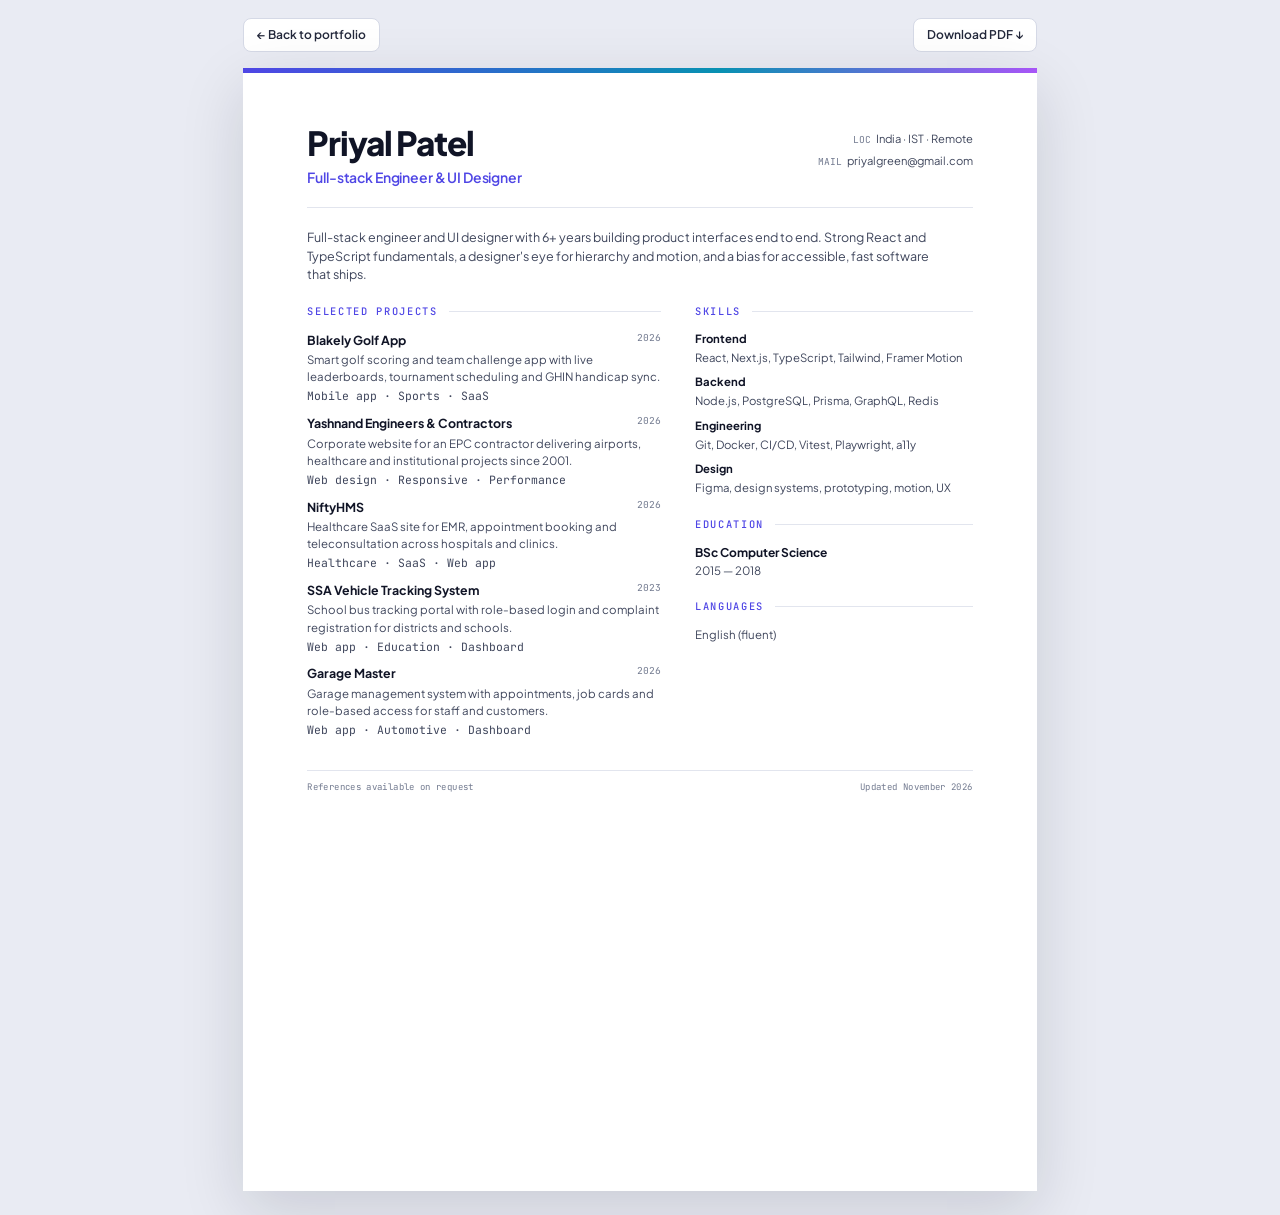
==== resume.html @ 3e7e8407 "Add files via upload" ====
<!DOCTYPE html>
<html lang="en">
<head>
  <meta charset="UTF-8" />
  <meta name="viewport" content="width=device-width, initial-scale=1.0" />
  <title>Priyal Patel — Résumé</title>
  <link rel="preconnect" href="https://fonts.googleapis.com" />
  <link rel="preconnect" href="https://fonts.gstatic.com" crossorigin />
  <link href="https://fonts.googleapis.com/css2?family=Plus+Jakarta+Sans:wght@400;500;600;700;800&family=JetBrains+Mono:wght@400;500&display=swap" rel="stylesheet" />
  <style>
    :root {
      --ink: #101426;
      --ink-soft: #3f465c;
      --muted: #737b90;
      --line: #e2e5ee;
      --accent: #4f46e5;
      --accent-soft: #eef0ff;
      --font: "Plus Jakarta Sans", Arial, sans-serif;
      --mono: "JetBrains Mono", Consolas, monospace;
    }

    * { box-sizing: border-box; margin: 0; padding: 0; }

    body {
      font-family: var(--font);
      color: var(--ink);
      background: #e9ebf3;
      line-height: 1.5;
      -webkit-print-color-adjust: exact;
      print-color-adjust: exact;
    }

    a { color: inherit; text-decoration: none; }

    .page {
      width: 210mm;
      min-height: 297mm;
      margin: 24px auto;
      padding: 15mm 17mm 13mm;
      background: #fff;
      box-shadow: 0 20px 60px rgba(16, 20, 38, 0.14);
      position: relative;
      font-size: 9.4pt;
    }

    .page::before {
      content: "";
      position: absolute;
      inset: 0 0 auto;
      height: 5px;
      background: linear-gradient(90deg, #4f46e5, #0891b2 60%, #a855f7);
    }

    /* Header */
    .top {
      display: flex;
      align-items: flex-start;
      justify-content: space-between;
      gap: 18mm;
      padding-bottom: 5mm;
      border-bottom: 1px solid var(--line);
    }

    h1 {
      font-size: 25pt;
      font-weight: 800;
      letter-spacing: -0.035em;
      line-height: 1.05;
    }

    .role {
      margin-top: 2mm;
      font-size: 10.5pt;
      font-weight: 600;
      color: var(--accent);
      letter-spacing: -0.01em;
    }

    .contact {
      list-style: none;
      text-align: right;
      display: grid;
      gap: 1.1mm;
      padding-top: 1.5mm;
      font-size: 8.4pt;
      color: var(--ink-soft);
      white-space: nowrap;
    }

    .contact li span {
      color: var(--muted);
      font-family: var(--mono);
      font-size: 7.2pt;
      margin-right: 1.2mm;
    }

    /* Sections */
    section { margin-top: 5.2mm; }

    h2 {
      display: flex;
      align-items: center;
      gap: 3mm;
      margin-bottom: 3mm;
      font-family: var(--mono);
      font-size: 7.8pt;
      font-weight: 500;
      letter-spacing: 0.16em;
      text-transform: uppercase;
      color: var(--accent);
    }

    h2::after {
      content: "";
      flex: 1;
      height: 1px;
      background: var(--line);
    }

    .summary {
      color: var(--ink-soft);
      max-width: 165mm;
    }

    /* Experience */
    .job {
      display: grid;
      grid-template-columns: 31mm 1fr;
      gap: 5mm;
      padding-block: 2.4mm;
    }

    .job + .job { border-top: 1px dashed var(--line); }

    .job:first-of-type { padding-top: 0; }

    .period {
      font-family: var(--mono);
      font-size: 7.4pt;
      color: var(--ink-soft);
      padding-top: 0.6mm;
      letter-spacing: -0.02em;
    }

    .place {
      display: block;
      margin-top: 0.6mm;
      font-size: 7.6pt;
      color: var(--muted);
    }

    .job h3 {
      font-size: 10pt;
      font-weight: 700;
      letter-spacing: -0.015em;
      line-height: 1.3;
    }

    .company {
      color: var(--muted);
      font-weight: 500;
    }

    .job ul {
      list-style: none;
      margin-top: 1.3mm;
      display: grid;
      gap: 0.7mm;
      color: var(--ink-soft);
      font-size: 8.9pt;
    }

    .job li {
      padding-left: 3.2mm;
      position: relative;
    }

    .job li::before {
      content: "";
      position: absolute;
      left: 0;
      top: 1.75mm;
      width: 3px;
      height: 3px;
      border-radius: 50%;
      background: var(--accent);
    }

    /* Bottom grid */
    .bottom {
      display: grid;
      grid-template-columns: 1.12fr 0.88fr;
      gap: 9mm;
    }

    .project { margin-bottom: 2.5mm; }

    .project h3 {
      font-size: 9.3pt;
      font-weight: 700;
      display: flex;
      justify-content: space-between;
      gap: 3mm;
    }

    .project h3 span {
      font-family: var(--mono);
      font-size: 7.2pt;
      font-weight: 400;
      color: var(--muted);
    }

    .project p {
      margin-top: 0.5mm;
      color: var(--ink-soft);
      font-size: 8.6pt;
    }

    .stack {
      margin-top: 0.8mm;
      font-family: var(--mono);
      font-size: 7pt;
      color: var(--muted);
    }

    .skill {
      margin-bottom: 2mm;
    }

    .skill strong {
      display: block;
      font-size: 8.5pt;
      font-weight: 700;
    }

    .skill span {
      color: var(--ink-soft);
      font-size: 8.5pt;
    }

    .edu {
      color: var(--ink-soft);
      font-size: 8.6pt;
    }

    .edu strong {
      display: block;
      color: var(--ink);
      font-size: 9pt;
    }

    .footnote {
      margin-top: 6mm;
      padding-top: 2.5mm;
      border-top: 1px solid var(--line);
      display: flex;
      justify-content: space-between;
      gap: 6mm;
      font-family: var(--mono);
      font-size: 6.8pt;
      letter-spacing: 0.04em;
      color: var(--muted);
    }

    /* Screen-only toolbar */
    .toolbar {
      width: 210mm;
      margin: 18px auto -8px;
      display: flex;
      justify-content: space-between;
      align-items: center;
      font-size: 12px;
      color: #5b6277;
    }

    .toolbar a {
      display: inline-flex;
      align-items: center;
      gap: 6px;
      padding: 7px 13px;
      border-radius: 8px;
      border: 1px solid #d5d9e6;
      background: #fff;
      font-weight: 600;
      color: #23283b;
    }

    .toolbar a:hover { border-color: #aeb5ca; }

    @media print {
      @page { size: A4; margin: 0; }

      body { background: #fff; }

      .page {
        width: auto;
        min-height: auto;
        margin: 0;
        padding: 12mm 15mm 10mm;
        box-shadow: none;
        font-size: 9pt;
      }

      section { margin-top: 4mm; }
      h2 { margin-bottom: 2.4mm; }
      .job { padding-block: 2mm; }
      .job ul { font-size: 8.5pt; }
      .summary { max-width: none; }
      .bottom { gap: 7mm; }
      .project { margin-bottom: 2mm; }
      .footnote { margin-top: 4mm; padding-top: 2mm; }

      .toolbar { display: none; }
    }

    @media screen and (max-width: 820px) {
      .page {
        width: 100%;
        min-height: auto;
        margin: 0;
        padding: 28px 22px 34px;
      }

      .toolbar {
        width: auto;
        margin: 14px 16px;
      }

      .top, .bottom { display: block; }
      .contact { text-align: left; margin-top: 10px; }
      .contact li span { display: inline-block; min-width: 22px; }
      .job { grid-template-columns: 1fr; gap: 1.5mm; }
      .bottom { display: grid; grid-template-columns: 1fr; gap: 6mm; }
    }
  </style>
</head>
<body>
  <div class="toolbar">
    <a href="./index.html">← Back to portfolio</a>
    <a href="./resume.pdf">Download PDF ↓</a>
  </div>

  <main class="page">
    <header class="top">
      <div>
        <h1>Priyal Patel</h1>
        <p class="role">Full-stack Engineer &amp; UI Designer</p>
      </div>
      <ul class="contact">
        <li><span>LOC</span>India · IST · Remote</li>
        <li><span>MAIL</span><a href="mailto:priyalgreen@gmail.com">priyalgreen@gmail.com</a></li>
      </ul>
    </header>

    <section>
      <p class="summary">
        Full-stack engineer and UI designer with 6+ years building product interfaces end to
        end. Strong React and TypeScript fundamentals, a designer's eye for hierarchy and
        motion, and a bias for accessible, fast software that ships.
      </p>
    </section>

    <div class="bottom">
      <div>
        <section>
          <h2>Selected projects</h2>

          <article class="project">
            <h3>Blakely Golf App <span>2026</span></h3>
            <p>Smart golf scoring and team challenge app with live leaderboards, tournament scheduling and GHIN handicap sync.</p>
            <p class="stack">Mobile app · Sports · SaaS</p>
          </article>

          <article class="project">
            <h3>Yashnand Engineers &amp; Contractors <span>2026</span></h3>
            <p>Corporate website for an EPC contractor delivering airports, healthcare and institutional projects since 2001.</p>
            <p class="stack">Web design · Responsive · Performance</p>
          </article>

          <article class="project">
            <h3>NiftyHMS <span>2026</span></h3>
            <p>Healthcare SaaS site for EMR, appointment booking and teleconsultation across hospitals and clinics.</p>
            <p class="stack">Healthcare · SaaS · Web app</p>
          </article>

          <article class="project">
            <h3>SSA Vehicle Tracking System <span>2023</span></h3>
            <p>School bus tracking portal with role-based login and complaint registration for districts and schools.</p>
            <p class="stack">Web app · Education · Dashboard</p>
          </article>

          <article class="project">
            <h3>Garage Master <span>2026</span></h3>
            <p>Garage management system with appointments, job cards and role-based access for staff and customers.</p>
            <p class="stack">Web app · Automotive · Dashboard</p>
          </article>
        </section>
      </div>

      <div>
        <section>
          <h2>Skills</h2>
          <div class="skill"><strong>Frontend</strong><span>React, Next.js, TypeScript, Tailwind, Framer Motion</span></div>
          <div class="skill"><strong>Backend</strong><span>Node.js, PostgreSQL, Prisma, GraphQL, Redis</span></div>
          <div class="skill"><strong>Engineering</strong><span>Git, Docker, CI/CD, Vitest, Playwright, a11y</span></div>
          <div class="skill"><strong>Design</strong><span>Figma, design systems, prototyping, motion, UX</span></div>
        </section>

        <section>
          <h2>Education</h2>
          <p class="edu">
            <strong>BSc Computer Science</strong>
            2015 — 2018
          </p>
        </section>

        <section>
          <h2>Languages</h2>
          <p class="edu">English (fluent)</p>
        </section>
      </div>
    </div>

    <footer class="footnote">
      <span>References available on request</span>
      <span>Updated November 2026</span>
    </footer>
  </main>
</body>
</html>
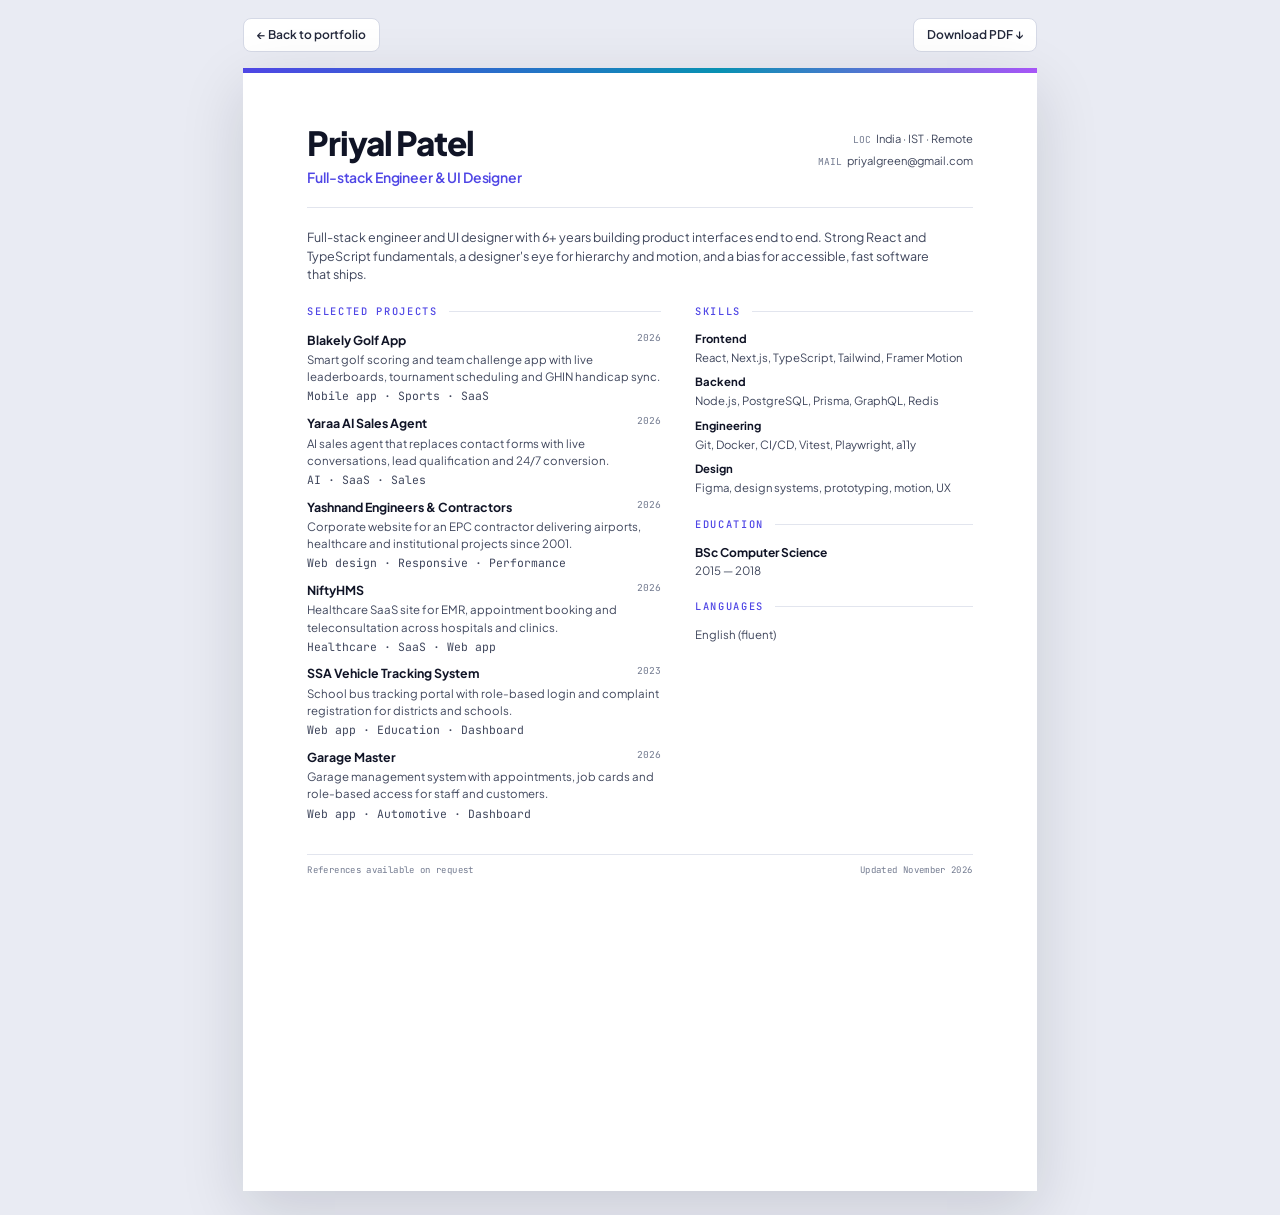
==== commit ba1a59c6: "Add files via upload" ====
--- a/resume.html
+++ b/resume.html
@@ -372,6 +372,12 @@
           </article>
 
           <article class="project">
+            <h3>Yaraa AI Sales Agent <span>2026</span></h3>
+            <p>AI sales agent that replaces contact forms with live conversations, lead qualification and 24/7 conversion.</p>
+            <p class="stack">AI · SaaS · Sales</p>
+          </article>
+
+          <article class="project">
             <h3>Yashnand Engineers &amp; Contractors <span>2026</span></h3>
             <p>Corporate website for an EPC contractor delivering airports, healthcare and institutional projects since 2001.</p>
             <p class="stack">Web design · Responsive · Performance</p>
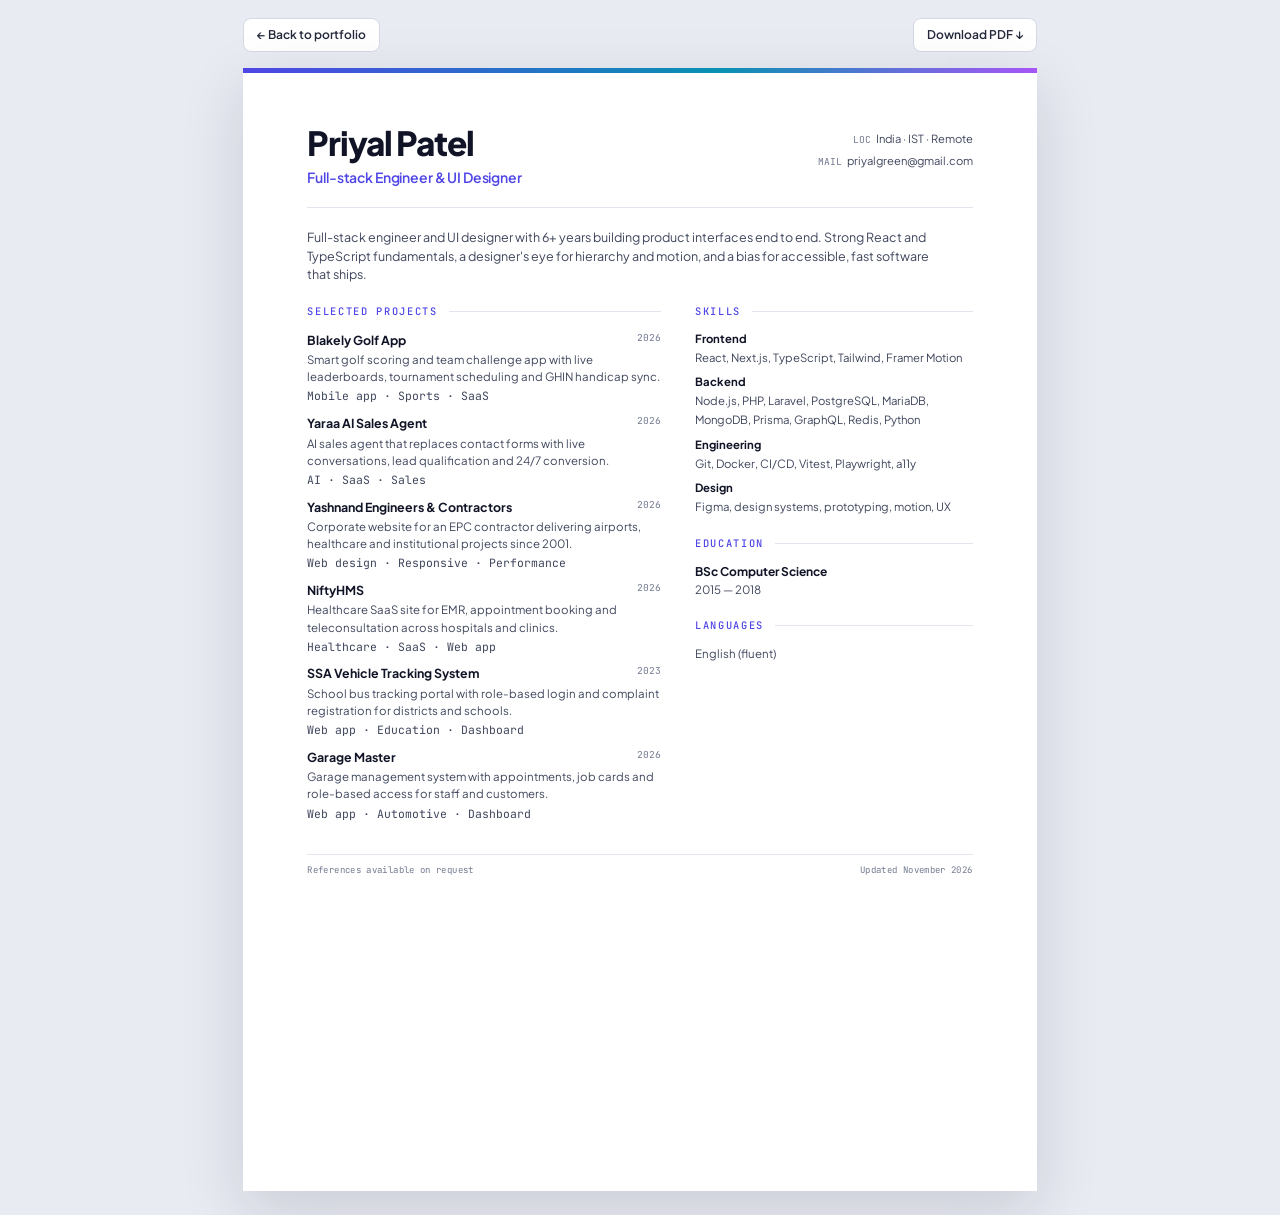
==== commit 2f747d68: "Add files via upload" ====
--- a/resume.html
+++ b/resume.html
@@ -407,7 +407,7 @@
         <section>
           <h2>Skills</h2>
           <div class="skill"><strong>Frontend</strong><span>React, Next.js, TypeScript, Tailwind, Framer Motion</span></div>
-          <div class="skill"><strong>Backend</strong><span>Node.js, PostgreSQL, Prisma, GraphQL, Redis</span></div>
+          <div class="skill"><strong>Backend</strong><span>Node.js, PHP, Laravel, PostgreSQL, MariaDB, MongoDB, Prisma, GraphQL, Redis, Python</span></div>
           <div class="skill"><strong>Engineering</strong><span>Git, Docker, CI/CD, Vitest, Playwright, a11y</span></div>
           <div class="skill"><strong>Design</strong><span>Figma, design systems, prototyping, motion, UX</span></div>
         </section>
